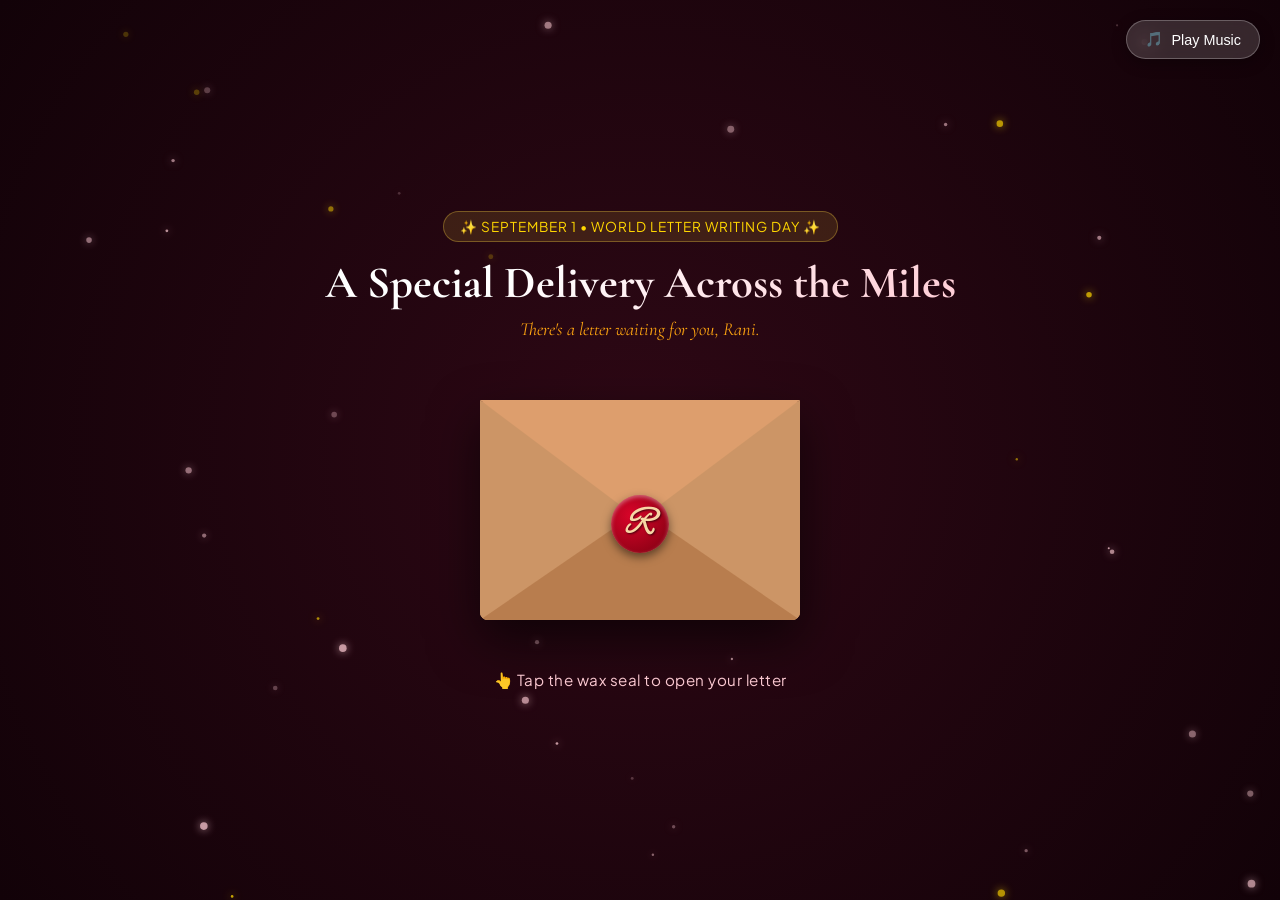
==== index.html @ 4d7195a9 "A Love Letter for Rani on Letter Writing Day" ====
<!DOCTYPE html>
<html lang="en">
<head>
  <meta charset="UTF-8">
  <meta name="viewport" content="width=device-width, initial-scale=1.0">
  <title>A Letter for Rani 💌 | Happy Letter Day</title>
  <link rel="preconnect" href="https://fonts.googleapis.com">
  <link rel="preconnect" href="https://fonts.gstatic.com" crossorigin>
  <link href="https://fonts.googleapis.com/css2?family=Alex+Brush&family=Cormorant+Garamond:ital,wght@0,400;0,600;0,700;1,400;1,600&family=Plus+Jakarta+Sans:wght@300;400;500;600&family=Sacramento&display=swap" rel="stylesheet">
  <link rel="stylesheet" href="style.css">
</head>
<body>
  <!-- Canvas for floating romantic ambient particles -->
  <canvas id="ambient-canvas"></canvas>

  <!-- Sound Toggle Control -->
  <div class="music-controller">
    <button id="music-btn" title="Toggle Romantic Melodies">
      <span class="music-icon">🎵</span>
      <span class="music-label">Play Music</span>
    </button>
  </div>

  <div class="main-container">

    <!-- ================= INITIAL ENVELOPE SCREEN ================= -->
    <section id="envelope-section" class="screen-section active">
      <div class="floating-intro">
        <span class="tag-badge">✨ September 1 • World Letter Writing Day ✨</span>
        <h1 class="intro-title">A Special Delivery Across the Miles</h1>
        <p class="intro-sub">There's a letter waiting for you, Rani.</p>
      </div>

      <div class="envelope-wrapper" id="envelope-wrapper">
        <div class="envelope" id="envelope">
          <div class="envelope-back"></div>
          <div class="envelope-letter-preview">
            <p class="preview-text">Dearest Rani...</p>
          </div>
          <div class="envelope-front"></div>
          <div class="envelope-top" id="envelope-top"></div>
          <div class="wax-seal" id="wax-seal" title="Click to open letter">
            <span class="seal-letter">R</span>
            <div class="seal-sparkle"></div>
          </div>
        </div>
      </div>
      <p class="tap-hint">👆 Tap the wax seal to open your letter</p>
    </section>

    <!-- ================= OPENED LETTER CONTENT SECTION ================= -->
    <section id="letter-section" class="screen-section hidden">
      <div class="letter-page-wrapper">
        
        <!-- Header Ribbon -->
        <div class="distance-ribbon">
          <div class="location-dot">
            <span class="dot-pulse"></span>
            <span>Rahad</span>
          </div>
          <div class="connection-line">
            <span class="plane-icon">✈️</span>
            <span class="heart-pulse">❤️</span>
          </div>
          <div class="location-dot">
            <span class="dot-pulse"></span>
            <span>Rani</span>
          </div>
        </div>

        <!-- The Vintage Paper Letter -->
        <article class="parchment-letter">
          <div class="letter-stamp">
            <div class="stamp-inner">
              <span>SPECIAL DELIVERY</span>
              <strong>LETTER DAY</strong>
              <small>SEPT 1</small>
            </div>
          </div>

          <div class="letter-header">
            <h2 class="salutation">Dearest Rani,</h2>
            <div class="letter-date">World Letter Writing Day</div>
          </div>

          <div class="letter-body">
            <p class="letter-p">
              Today is <strong>Letter Writing Day</strong>, and when I thought about who deserves every single word of my heart, you were the only one on my mind.
            </p>
            
            <p class="letter-p">
              They say distance tests love, but with you, it has only shown me how limitless love can be. Even with all the miles, time zones, and screens between us, you feel closer to me than anything else in this world. You are in the quiet moments of my morning, in every melody I hear throughout the day, and in my last thought before I fall asleep.
            </p>

            <blockquote class="letter-quote">
              "Distance is just a test to see how far love can travel."
            </blockquote>

            <p class="letter-p">
              I miss your smile, the sound of your real laughter, and the simple warmth of your presence. But knowing that you are out there—loving me, supporting me, and sharing your heart with me—makes every single mile worth enduring.
            </p>

            <p class="letter-p">
              This distance is only temporary, but what we have is forever. I count down the days until I don’t have to write these feelings down on paper or send them across a phone screen, but can finally whisper them to you in person.
            </p>

            <p class="letter-p">
              Thank you for being my anchor, my favorite thought, and my queen. No matter how far apart we are today, my heart is right there beside you.
            </p>
          </div>

          <div class="letter-footer">
            <p class="sign-off-title">Happy Letter Day, my love.</p>
            <p class="sign-off-note">Forever and always yours across every mile,</p>
            <div class="signature">Your Love, Rahad ❤️</div>
          </div>
        </article>

        <!-- Interactive Hug / Heart Burst Action -->
        <div class="interactive-actions">
          <button id="send-hug-btn" class="action-pill-btn primary">
            <span class="btn-icon">💖</span> Send a Virtual Hug & Kiss
          </button>
          <button id="toggle-reasons-btn" class="action-pill-btn secondary">
            <span class="btn-icon">💌</span> "Open When..." Secret Notes
          </button>
        </div>

        <!-- ================= SECRET "OPEN WHEN" NOTES ================= -->
        <div id="secret-notes-container" class="secret-notes-container">
          <h3 class="section-heading">Open Whenever You Need Me 🕊️</h3>
          <div class="notes-grid">
            
            <div class="note-card" data-note="1">
              <div class="card-inner">
                <div class="card-front">
                  <span class="card-icon">🥺</span>
                  <h4>Open when you miss me</h4>
                  <span class="tap-card-prompt">Tap to unfold</span>
                </div>
                <div class="card-back">
                  <p>Close your eyes, take a deep breath, and place your hand on your heart. Hear that beat? That’s where I live. I’m missing you just as much right now, Rani.</p>
                </div>
              </div>
            </div>

            <div class="note-card" data-note="2">
              <div class="card-inner">
                <div class="card-front">
                  <span class="card-icon">🌙</span>
                  <h4>Open when you can't sleep</h4>
                  <span class="tap-card-prompt">Tap to unfold</span>
                </div>
                <div class="card-back">
                  <p>Look up at the moon tonight. It's the exact same moon shining down over me. We are looking at the same sky together.</p>
                </div>
              </div>
            </div>

            <div class="note-card" data-note="3">
              <div class="card-inner">
                <div class="card-front">
                  <span class="card-icon">🌧️</span>
                  <h4>Open on a difficult day</h4>
                  <span class="tap-card-prompt">Tap to unfold</span>
                </div>
                <div class="card-back">
                  <p>You are stronger and more capable than you know, but you don't have to carry the world alone. I'm always cheering for you, even from afar.</p>
                </div>
              </div>
            </div>

            <div class="note-card" data-note="4">
              <div class="card-inner">
                <div class="card-front">
                  <span class="card-icon">✨</span>
                  <h4>Open when you need a smile</h4>
                  <span class="tap-card-prompt">Tap to unfold</span>
                </div>
                <div class="card-back">
                  <p>Fun fact: Just thinking about your smile instantly makes my entire day 1000x brighter. You are my sunshine!</p>
                </div>
              </div>
            </div>

          </div>
        </div>

        <!-- ================= REUNION COUNTDOWN / PROMISE ================= -->
        <div class="promise-card">
          <div class="promise-icon">💍</div>
          <h3>Our Long-Distance Promise</h3>
          <p>Distance means so little when someone means so much. Miles cannot diminish what we share.</p>
          <div class="love-counter">
            <span class="counter-badge">Distance: Many Miles</span>
            <span class="divider">•</span>
            <span class="counter-badge highlight">Heart Distance: 0.00 cm</span>
          </div>
        </div>

        <!-- Footer -->
        <footer class="site-footer">
          <p>Handcrafted with endless love by Rahad for Rani on Letter Writing Day 💌</p>
        </footer>

      </div>
    </section>

  </div>

  <!-- Floating Heart Bursts Container -->
  <div id="heart-burst-zone"></div>

  <script src="script.js"></script>
</body>
</html>
---- style.css ----
/* ==========================================================================
   ROMANTIC LOVE LETTER STYLING FOR RANI
   ========================================================================== */

:root {
  --primary-rose: #e63946;
  --deep-wine: #2b0914;
  --bg-gradient: radial-gradient(circle at center, #2e0815 0%, #120208 100%);
  --parchment-bg: #fcf9f2;
  --parchment-border: #eedcc6;
  --text-dark: #2d1810;
  --text-muted: #6e5449;
  --gold-accent: #d4af37;
  --gold-glow: rgba(212, 175, 55, 0.4);
  --wax-red: #9e1b26;
  --wax-dark: #6e0d16;
  --shadow-soft: 0 10px 30px rgba(0, 0, 0, 0.35);
  --shadow-deep: 0 20px 50px rgba(0, 0, 0, 0.6);
  --card-bg: rgba(255, 255, 255, 0.07);
}

* {
  margin: 0;
  padding: 0;
  box-sizing: border-box;
}

body {
  font-family: 'Plus Jakarta Sans', sans-serif;
  background: var(--bg-gradient);
  color: #fff;
  min-height: 100vh;
  overflow-x: hidden;
  position: relative;
}

/* Ambient Particles Canvas */
#ambient-canvas {
  position: fixed;
  top: 0;
  left: 0;
  width: 100vw;
  height: 100vh;
  pointer-events: none;
  z-index: 1;
}

/* Top Music Controller */
.music-controller {
  position: fixed;
  top: 20px;
  right: 20px;
  z-index: 100;
}

#music-btn {
  background: rgba(255, 255, 255, 0.15);
  backdrop-filter: blur(10px);
  border: 1px solid rgba(255, 255, 255, 0.25);
  color: #fff;
  padding: 10px 18px;
  border-radius: 30px;
  cursor: pointer;
  display: flex;
  align-items: center;
  gap: 8px;
  font-size: 0.9rem;
  font-weight: 500;
  transition: all 0.3s cubic-bezier(0.175, 0.885, 0.32, 1.275);
  box-shadow: 0 4px 15px rgba(0, 0, 0, 0.3);
}

#music-btn:hover {
  background: rgba(230, 57, 70, 0.4);
  transform: translateY(-2px);
  box-shadow: 0 6px 20px rgba(230, 57, 70, 0.4);
}

#music-btn.playing {
  background: rgba(230, 57, 70, 0.8);
  box-shadow: 0 0 20px rgba(230, 57, 70, 0.6);
  animation: pulseButton 2s infinite;
}

@keyframes pulseButton {
  0%, 100% { transform: scale(1); }
  50% { transform: scale(1.04); }
}

/* Main Content Container */
.main-container {
  position: relative;
  z-index: 10;
  min-height: 100vh;
  display: flex;
  justify-content: center;
  align-items: center;
  padding: 40px 20px;
}

.screen-section {
  width: 100%;
  max-width: 780px;
  transition: opacity 0.8s ease, transform 0.8s ease;
}

.screen-section.hidden {
  display: none;
  opacity: 0;
  transform: translateY(30px);
}

.screen-section.active {
  display: flex;
  flex-direction: column;
  align-items: center;
  opacity: 1;
  transform: translateY(0);
}

/* ==========================================================================
   ENVELOPE SCREEN
   ========================================================================== */

.floating-intro {
  text-align: center;
  margin-bottom: 40px;
  animation: fadeInDown 1.2s ease;
}

.tag-badge {
  display: inline-block;
  background: rgba(212, 175, 55, 0.15);
  border: 1px solid rgba(212, 175, 55, 0.4);
  color: #ffd700;
  font-size: 0.85rem;
  padding: 6px 16px;
  border-radius: 20px;
  letter-spacing: 1px;
  text-transform: uppercase;
  margin-bottom: 14px;
}

.intro-title {
  font-family: 'Cormorant Garamond', serif;
  font-size: 2.8rem;
  font-weight: 700;
  background: linear-gradient(135deg, #ffffff 30%, #ffccd5 100%);
  -webkit-background-clip: text;
  -webkit-text-fill-color: transparent;
  margin-bottom: 8px;
}

.intro-sub {
  color: #fca311;
  font-size: 1.15rem;
  font-style: italic;
  font-family: 'Cormorant Garamond', serif;
}

/* Envelope Container */
.envelope-wrapper {
  perspective: 1000px;
  margin: 20px 0;
  cursor: pointer;
}

.envelope {
  position: relative;
  width: 320px;
  height: 220px;
  background: #d4a373;
  border-radius: 8px;
  box-shadow: var(--shadow-deep);
  transition: transform 0.4s ease;
}

.envelope:hover {
  transform: translateY(-8px) scale(1.02);
}

.envelope-back {
  position: absolute;
  top: 0;
  left: 0;
  width: 100%;
  height: 100%;
  background: #bc8a5f;
  border-radius: 8px;
  z-index: 1;
}

.envelope-letter-preview {
  position: absolute;
  top: 8px;
  left: 15px;
  width: 290px;
  height: 180px;
  background: #fffdfa;
  border-radius: 4px;
  z-index: 2;
  box-shadow: 0 2px 8px rgba(0,0,0,0.15);
  display: flex;
  justify-content: center;
  align-items: center;
  transition: transform 0.8s ease;
}

.preview-text {
  font-family: 'Sacramento', cursive;
  font-size: 1.8rem;
  color: #8b0000;
}

.envelope-front {
  position: absolute;
  bottom: 0;
  left: 0;
  width: 0;
  height: 0;
  border-left: 160px solid #cc9566;
  border-right: 160px solid #cc9566;
  border-bottom: 110px solid #b87d4e;
  border-top: 110px solid transparent;
  border-radius: 0 0 8px 8px;
  z-index: 3;
}

.envelope-top {
  position: absolute;
  top: 0;
  left: 0;
  width: 0;
  height: 0;
  border-left: 160px solid transparent;
  border-right: 160px solid transparent;
  border-top: 120px solid #dd9e6d;
  transform-origin: top;
  transition: transform 0.6s 0.2s ease;
  z-index: 4;
}

/* Wax Seal */
.wax-seal {
  position: absolute;
  top: 95px;
  left: 50%;
  transform: translateX(-50%);
  width: 58px;
  height: 58px;
  background: radial-gradient(circle at 35% 35%, #d90429, #7a0010);
  border-radius: 50%;
  box-shadow: 0 4px 10px rgba(0,0,0,0.5), inset 0 2px 4px rgba(255,255,255,0.4);
  z-index: 10;
  display: flex;
  justify-content: center;
  align-items: center;
  cursor: pointer;
  transition: transform 0.3s cubic-bezier(0.175, 0.885, 0.32, 1.275);
}

.wax-seal:hover {
  transform: translateX(-50%) scale(1.15);
  box-shadow: 0 0 20px rgba(230, 57, 70, 0.8);
}

.seal-letter {
  font-family: 'Alex Brush', cursive;
  font-size: 2.2rem;
  font-weight: bold;
  color: #f7d6a5;
  text-shadow: 1px 1px 2px rgba(0, 0, 0, 0.6);
  user-select: none;
}

.envelope.open .envelope-top {
  transform: rotateX(180deg);
  z-index: 1;
}

.envelope.open .wax-seal {
  transform: translateX(-50%) scale(0);
  opacity: 0;
}

.envelope.open .envelope-letter-preview {
  transform: translateY(-100px);
}

.tap-hint {
  margin-top: 30px;
  font-size: 0.95rem;
  color: #ffccd5;
  letter-spacing: 0.5px;
  animation: pulseHint 2s infinite ease-in-out;
}

@keyframes pulseHint {
  0%, 100% { opacity: 0.6; transform: translateY(0); }
  50% { opacity: 1; transform: translateY(-4px); }
}

/* ==========================================================================
   PARCHMENT LETTER SECTION
   ========================================================================== */

.letter-page-wrapper {
  width: 100%;
  display: flex;
  flex-direction: column;
  gap: 35px;
}

/* Distance Ribbon Bar */
.distance-ribbon {
  background: rgba(255, 255, 255, 0.06);
  backdrop-filter: blur(12px);
  border: 1px solid rgba(255, 255, 255, 0.12);
  border-radius: 50px;
  padding: 12px 25px;
  display: flex;
  align-items: center;
  justify-content: space-between;
  box-shadow: var(--shadow-soft);
}

.location-dot {
  display: flex;
  align-items: center;
  gap: 8px;
  font-weight: 500;
  font-size: 0.9rem;
  color: #ffcad4;
}

.dot-pulse {
  width: 10px;
  height: 10px;
  background: #e63946;
  border-radius: 50%;
  box-shadow: 0 0 10px #e63946;
  animation: radarPulse 1.5s infinite;
}

@keyframes radarPulse {
  0% { transform: scale(0.9); opacity: 0.8; }
  50% { transform: scale(1.4); opacity: 1; }
  100% { transform: scale(0.9); opacity: 0.8; }
}

.connection-line {
  flex-grow: 1;
  margin: 0 20px;
  border-bottom: 2px dashed rgba(255, 255, 255, 0.3);
  position: relative;
  display: flex;
  justify-content: center;
  align-items: center;
}

.heart-pulse {
  position: absolute;
  top: -12px;
  font-size: 1.1rem;
  animation: travelHeart 3s infinite ease-in-out alternate;
}

@keyframes travelHeart {
  0% { transform: translateX(-80px); }
  100% { transform: translateX(80px); }
}

/* Parchment Letter Paper */
.parchment-letter {
  background: var(--parchment-bg);
  color: var(--text-dark);
  padding: 55px 50px;
  border-radius: 12px;
  position: relative;
  box-shadow: var(--shadow-deep), 0 0 40px rgba(212, 175, 55, 0.2);
  border: 1px solid var(--parchment-border);
  background-image: radial-gradient(#ece1cf 1px, transparent 1px);
  background-size: 20px 20px;
}

.parchment-letter::before {
  content: '';
  position: absolute;
  top: 12px;
  bottom: 12px;
  left: 12px;
  right: 12px;
  border: 1px solid rgba(139, 94, 60, 0.15);
  border-radius: 8px;
  pointer-events: none;
}

/* Stamp in top right */
.letter-stamp {
  position: absolute;
  top: 30px;
  right: 35px;
  width: 80px;
  height: 90px;
  border: 2px dashed #b08968;
  padding: 4px;
  transform: rotate(6deg);
  opacity: 0.85;
}

.stamp-inner {
  width: 100%;
  height: 100%;
  background: rgba(176, 137, 104, 0.12);
  display: flex;
  flex-direction: column;
  align-items: center;
  justify-content: center;
  font-size: 0.6rem;
  text-align: center;
  color: #7f4f24;
  line-height: 1.2;
}

.stamp-inner strong {
  font-size: 0.75rem;
  margin: 2px 0;
  color: #9e1b26;
}

.letter-header {
  margin-bottom: 30px;
}

.salutation {
  font-family: 'Alex Brush', cursive;
  font-size: 3.5rem;
  color: #8b1e28;
  font-weight: normal;
  line-height: 1;
}

.letter-date {
  font-family: 'Cormorant Garamond', serif;
  font-size: 1rem;
  font-style: italic;
  color: var(--text-muted);
  margin-top: 5px;
}

.letter-body {
  font-family: 'Cormorant Garamond', serif;
  font-size: 1.35rem;
  line-height: 1.85;
  color: #2b170e;
}

.letter-p {
  margin-bottom: 22px;
  text-align: justify;
}

.letter-quote {
  margin: 30px 0;
  padding: 16px 24px;
  border-left: 3px solid #8b1e28;
  background: rgba(139, 30, 40, 0.04);
  font-style: italic;
  font-size: 1.4rem;
  color: #8b1e28;
  border-radius: 0 8px 8px 0;
}

.letter-footer {
  margin-top: 40px;
  padding-top: 25px;
  border-top: 1px dashed rgba(139, 94, 60, 0.3);
}

.sign-off-title {
  font-weight: 700;
  font-size: 1.2rem;
  color: #8b1e28;
}

.sign-off-note {
  font-size: 1.15rem;
  font-style: italic;
  margin-top: 4px;
  color: var(--text-muted);
}

.signature {
  font-family: 'Sacramento', cursive;
  font-size: 2.8rem;
  color: #8b1e28;
  margin-top: 10px;
}

/* Interactive Action Buttons */
.interactive-actions {
  display: flex;
  gap: 16px;
  justify-content: center;
  flex-wrap: wrap;
}

.action-pill-btn {
  padding: 14px 28px;
  border-radius: 50px;
  font-size: 1rem;
  font-weight: 600;
  cursor: pointer;
  display: inline-flex;
  align-items: center;
  gap: 10px;
  transition: all 0.3s ease;
  border: none;
  box-shadow: var(--shadow-soft);
}

.action-pill-btn.primary {
  background: linear-gradient(135deg, #e63946 0%, #c1121f 100%);
  color: #fff;
}

.action-pill-btn.primary:hover {
  transform: translateY(-3px) scale(1.03);
  box-shadow: 0 8px 25px rgba(230, 57, 70, 0.5);
}

.action-pill-btn.secondary {
  background: rgba(255, 255, 255, 0.12);
  color: #fff;
  border: 1px solid rgba(255, 255, 255, 0.25);
  backdrop-filter: blur(10px);
}

.action-pill-btn.secondary:hover {
  background: rgba(255, 255, 255, 0.2);
  transform: translateY(-3px);
}

/* ==========================================================================
   SECRET "OPEN WHEN" NOTES GRID
   ========================================================================== */

.secret-notes-container {
  margin-top: 15px;
  text-align: center;
}

.section-heading {
  font-family: 'Cormorant Garamond', serif;
  font-size: 2rem;
  margin-bottom: 25px;
  color: #ffccd5;
}

.notes-grid {
  display: grid;
  grid-template-columns: repeat(auto-fit, minmax(240px, 1fr));
  gap: 20px;
}

.note-card {
  height: 180px;
  perspective: 1000px;
  cursor: pointer;
}

.card-inner {
  position: relative;
  width: 100%;
  height: 100%;
  text-align: center;
  transition: transform 0.6s cubic-bezier(0.4, 0.2, 0.2, 1);
  transform-style: preserve-3d;
  border-radius: 14px;
}

.note-card.flipped .card-inner {
  transform: rotateY(180deg);
}

.card-front, .card-back {
  position: absolute;
  width: 100%;
  height: 100%;
  backface-visibility: hidden;
  border-radius: 14px;
  padding: 24px 20px;
  display: flex;
  flex-direction: column;
  justify-content: center;
  align-items: center;
}

.card-front {
  background: rgba(255, 255, 255, 0.08);
  backdrop-filter: blur(10px);
  border: 1px solid rgba(255, 255, 255, 0.18);
  box-shadow: var(--shadow-soft);
  color: #fff;
  transition: background 0.3s;
}

.note-card:hover .card-front {
  background: rgba(255, 255, 255, 0.13);
  border-color: rgba(230, 57, 70, 0.4);
}

.card-icon {
  font-size: 2.2rem;
  margin-bottom: 10px;
}

.card-front h4 {
  font-size: 1.05rem;
  font-weight: 600;
  margin-bottom: 8px;
}

.tap-card-prompt {
  font-size: 0.8rem;
  color: #fca311;
  text-transform: uppercase;
  letter-spacing: 0.8px;
}

.card-back {
  background: #fdfaf6;
  color: #2b170e;
  transform: rotateY(180deg);
  border: 1px solid #eedcc6;
  box-shadow: var(--shadow-soft);
}

.card-back p {
  font-family: 'Cormorant Garamond', serif;
  font-size: 1.15rem;
  line-height: 1.5;
  font-weight: 600;
}

/* ==========================================================================
   PROMISE CARD & FOOTER
   ========================================================================== */

.promise-card {
  background: rgba(255, 255, 255, 0.06);
  backdrop-filter: blur(12px);
  border: 1px solid rgba(255, 255, 255, 0.12);
  border-radius: 16px;
  padding: 35px 30px;
  text-align: center;
  box-shadow: var(--shadow-soft);
}

.promise-icon {
  font-size: 2.4rem;
  margin-bottom: 12px;
}

.promise-card h3 {
  font-family: 'Cormorant Garamond', serif;
  font-size: 1.9rem;
  color: #ffd700;
  margin-bottom: 10px;
}

.promise-card p {
  color: #f0e6e8;
  font-size: 1.05rem;
  margin-bottom: 20px;
}

.love-counter {
  display: inline-flex;
  align-items: center;
  gap: 12px;
  background: rgba(0, 0, 0, 0.3);
  padding: 10px 22px;
  border-radius: 30px;
  border: 1px solid rgba(255, 255, 255, 0.1);
  font-size: 0.95rem;
}

.counter-badge.highlight {
  color: #ff758f;
  font-weight: 700;
}

.divider {
  color: rgba(255, 255, 255, 0.3);
}

.site-footer {
  text-align: center;
  padding: 20px 0;
  color: rgba(255, 255, 255, 0.5);
  font-size: 0.9rem;
}

/* ==========================================================================
   BURSTING HEARTS ANIMATIONS
   ========================================================================== */

#heart-burst-zone {
  position: fixed;
  top: 0;
  left: 0;
  width: 100vw;
  height: 100vh;
  pointer-events: none;
  z-index: 999;
}

.floating-heart-burst {
  position: absolute;
  pointer-events: none;
  animation: floatUpBurst 2.5s ease-out forwards;
}

@keyframes floatUpBurst {
  0% {
    opacity: 1;
    transform: translateY(0) scale(0.5) rotate(0deg);
  }
  50% {
    opacity: 0.9;
  }
  100% {
    opacity: 0;
    transform: translateY(-280px) scale(1.6) rotate(35deg);
  }
}

/* ==========================================================================
   RESPONSIVE ADJUSTMENTS (MOBILE-FRIENDLY)
   ========================================================================== */

@media (max-width: 600px) {
  .intro-title {
    font-size: 2.1rem;
  }

  .envelope {
    width: 280px;
    height: 190px;
  }

  .envelope-letter-preview {
    width: 250px;
    height: 155px;
  }

  .envelope-front {
    border-left: 140px solid #cc9566;
    border-right: 140px solid #cc9566;
    border-bottom: 95px solid #b87d4e;
    border-top: 95px solid transparent;
  }

  .envelope-top {
    border-left: 140px solid transparent;
    border-right: 140px solid transparent;
    border-top: 105px solid #dd9e6d;
  }

  .parchment-letter {
    padding: 35px 22px;
  }

  .salutation {
    font-size: 2.8rem;
  }

  .letter-body {
    font-size: 1.18rem;
    line-height: 1.7;
  }

  .letter-stamp {
    width: 65px;
    height: 75px;
    top: 20px;
    right: 15px;
  }

  .action-pill-btn {
    width: 100%;
    justify-content: center;
  }
}
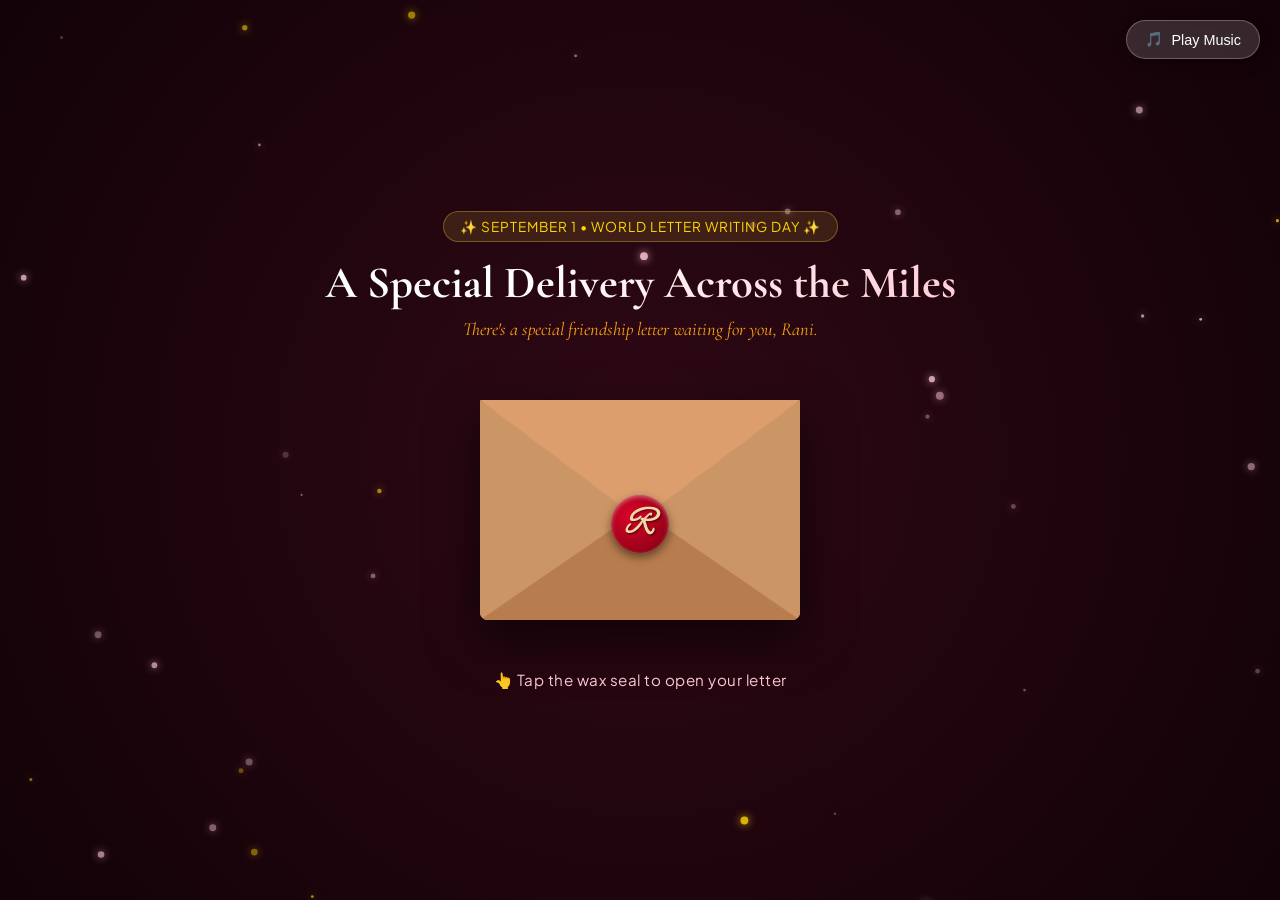
==== commit ec88cf61: "Change to long-distance friendship letter for Rani" ====
--- a/index.html
+++ b/index.html
@@ -10,12 +10,12 @@
   <link rel="stylesheet" href="style.css">
 </head>
 <body>
-  <!-- Canvas for floating romantic ambient particles -->
+  <!-- Canvas for floating ambient particles -->
   <canvas id="ambient-canvas"></canvas>
 
   <!-- Sound Toggle Control -->
   <div class="music-controller">
-    <button id="music-btn" title="Toggle Romantic Melodies">
+    <button id="music-btn" title="Toggle Melodies">
       <span class="music-icon">🎵</span>
       <span class="music-label">Play Music</span>
     </button>
@@ -28,7 +28,7 @@
       <div class="floating-intro">
         <span class="tag-badge">✨ September 1 • World Letter Writing Day ✨</span>
         <h1 class="intro-title">A Special Delivery Across the Miles</h1>
-        <p class="intro-sub">There's a letter waiting for you, Rani.</p>
+        <p class="intro-sub">There's a special friendship letter waiting for you, Rani.</p>
       </div>
 
       <div class="envelope-wrapper" id="envelope-wrapper">
@@ -60,7 +60,7 @@
           </div>
           <div class="connection-line">
             <span class="plane-icon">✈️</span>
-            <span class="heart-pulse">❤️</span>
+            <span class="heart-pulse">💫</span>
           </div>
           <div class="location-dot">
             <span class="dot-pulse"></span>
@@ -73,7 +73,7 @@
           <div class="letter-stamp">
             <div class="stamp-inner">
               <span>SPECIAL DELIVERY</span>
-              <strong>LETTER DAY</strong>
+              <strong>FRIENDSHIP</strong>
               <small>SEPT 1</small>
             </div>
           </div>
@@ -85,41 +85,41 @@
 
           <div class="letter-body">
             <p class="letter-p">
-              Today is <strong>Letter Writing Day</strong>, and when I thought about who deserves every single word of my heart, you were the only one on my mind.
+              Today is <strong>Letter Writing Day</strong>, and when I thought about who deserves a heartfelt note from the bottom of my heart, you were the first person on my mind.
             </p>
             
             <p class="letter-p">
-              They say distance tests love, but with you, it has only shown me how limitless love can be. Even with all the miles, time zones, and screens between us, you feel closer to me than anything else in this world. You are in the quiet moments of my morning, in every melody I hear throughout the day, and in my last thought before I fall asleep.
+              They say true friendship knows no distance, and with you, that couldn't be truer. Even across all the miles, busy routines, and screens between us, having you in my life is something I truly appreciate. You have a wonderful way of making conversations effortless, bringing positive energy, and always making me smile no matter how far apart we are.
             </p>
 
             <blockquote class="letter-quote">
-              "Distance is just a test to see how far love can travel."
+              "True friends are never apart, maybe in distance but never in heart."
             </blockquote>
 
             <p class="letter-p">
-              I miss your smile, the sound of your real laughter, and the simple warmth of your presence. But knowing that you are out there—loving me, supporting me, and sharing your heart with me—makes every single mile worth enduring.
-            </p>
-
-            <p class="letter-p">
-              This distance is only temporary, but what we have is forever. I count down the days until I don’t have to write these feelings down on paper or send them across a phone screen, but can finally whisper them to you in person.
-            </p>
-
-            <p class="letter-p">
-              Thank you for being my anchor, my favorite thought, and my queen. No matter how far apart we are today, my heart is right there beside you.
+              I miss our chats, the inside jokes, and your genuine laughter. But knowing that I have an amazing, caring, and loyal friend like you out there makes every distance feel small. Thank you for always listening, for being someone I can truly count on, and for being such a wonderful presence in my life.
+            </p>
+
+            <p class="letter-p">
+              Distance can never change the strength of a true bond. I will always be right here cheering for your happiness, celebrating your wins, and standing by you as a true friend.
+            </p>
+
+            <p class="letter-p">
+              Thank you for being you, Rani. I look forward to the next time we get to catch up in person!
             </p>
           </div>
 
           <div class="letter-footer">
-            <p class="sign-off-title">Happy Letter Day, my love.</p>
-            <p class="sign-off-note">Forever and always yours across every mile,</p>
-            <div class="signature">Your Love, Rahad ❤️</div>
+            <p class="sign-off-title">Happy Letter Day, Rani!</p>
+            <p class="sign-off-note">Always your loyal friend across every mile,</p>
+            <div class="signature">Your Best Friend, Rahad ✨</div>
           </div>
         </article>
 
-        <!-- Interactive Hug / Heart Burst Action -->
+        <!-- Interactive Hug / Sparkle Action -->
         <div class="interactive-actions">
           <button id="send-hug-btn" class="action-pill-btn primary">
-            <span class="btn-icon">💖</span> Send a Virtual Hug & Kiss
+            <span class="btn-icon">🤗</span> Send a Virtual Hug & High-Five
           </button>
           <button id="toggle-reasons-btn" class="action-pill-btn secondary">
             <span class="btn-icon">💌</span> "Open When..." Secret Notes
@@ -128,18 +128,18 @@
 
         <!-- ================= SECRET "OPEN WHEN" NOTES ================= -->
         <div id="secret-notes-container" class="secret-notes-container">
-          <h3 class="section-heading">Open Whenever You Need Me 🕊️</h3>
+          <h3 class="section-heading">Open Whenever You Need a Friend 🕊️</h3>
           <div class="notes-grid">
             
             <div class="note-card" data-note="1">
               <div class="card-inner">
                 <div class="card-front">
-                  <span class="card-icon">🥺</span>
-                  <h4>Open when you miss me</h4>
-                  <span class="tap-card-prompt">Tap to unfold</span>
-                </div>
-                <div class="card-back">
-                  <p>Close your eyes, take a deep breath, and place your hand on your heart. Hear that beat? That’s where I live. I’m missing you just as much right now, Rani.</p>
+                  <span class="card-icon">💬</span>
+                  <h4>Open when you miss our chats</h4>
+                  <span class="tap-card-prompt">Tap to unfold</span>
+                </div>
+                <div class="card-back">
+                  <p>Remember all our fun conversations and laughs! Never hesitate to ping me—I'm always just one text or call away, Rani.</p>
                 </div>
               </div>
             </div>
@@ -147,12 +147,12 @@
             <div class="note-card" data-note="2">
               <div class="card-inner">
                 <div class="card-front">
-                  <span class="card-icon">🌙</span>
-                  <h4>Open when you can't sleep</h4>
-                  <span class="tap-card-prompt">Tap to unfold</span>
-                </div>
-                <div class="card-back">
-                  <p>Look up at the moon tonight. It's the exact same moon shining down over me. We are looking at the same sky together.</p>
+                  <span class="card-icon">🌟</span>
+                  <h4>Open when you need motivation</h4>
+                  <span class="tap-card-prompt">Tap to unfold</span>
+                </div>
+                <div class="card-back">
+                  <p>You have so much potential and strength inside you. Never doubt yourself for a second—I believe in you and know you'll achieve great things!</p>
                 </div>
               </div>
             </div>
@@ -165,7 +165,7 @@
                   <span class="tap-card-prompt">Tap to unfold</span>
                 </div>
                 <div class="card-back">
-                  <p>You are stronger and more capable than you know, but you don't have to carry the world alone. I'm always cheering for you, even from afar.</p>
+                  <p>Take a deep breath. Tough days don't last, but true friends do. Whenever you need someone to vent to or listen, I've got your back.</p>
                 </div>
               </div>
             </div>
@@ -178,29 +178,29 @@
                   <span class="tap-card-prompt">Tap to unfold</span>
                 </div>
                 <div class="card-back">
-                  <p>Fun fact: Just thinking about your smile instantly makes my entire day 1000x brighter. You are my sunshine!</p>
-                </div>
-              </div>
-            </div>
-
-          </div>
-        </div>
-
-        <!-- ================= REUNION COUNTDOWN / PROMISE ================= -->
+                  <p>Reminder: Having an awesome friend like you makes the world 1000x brighter! Keep that wonderful smile on your face today!</p>
+                </div>
+              </div>
+            </div>
+
+          </div>
+        </div>
+
+        <!-- ================= FRIENDSHIP PROMISE ================= -->
         <div class="promise-card">
-          <div class="promise-icon">💍</div>
-          <h3>Our Long-Distance Promise</h3>
-          <p>Distance means so little when someone means so much. Miles cannot diminish what we share.</p>
+          <div class="promise-icon">🤝</div>
+          <h3>Our Long-Distance Friendship Promise</h3>
+          <p>Distance means so little when a friend means so much. Miles will never weaken our bond.</p>
           <div class="love-counter">
             <span class="counter-badge">Distance: Many Miles</span>
             <span class="divider">•</span>
-            <span class="counter-badge highlight">Heart Distance: 0.00 cm</span>
+            <span class="counter-badge highlight">Friendship: 100% Unbreakable</span>
           </div>
         </div>
 
         <!-- Footer -->
         <footer class="site-footer">
-          <p>Handcrafted with endless love by Rahad for Rani on Letter Writing Day 💌</p>
+          <p>Handcrafted with true friendship by Rahad for Rani on Letter Writing Day 💌</p>
         </footer>
 
       </div>
@@ -208,7 +208,7 @@
 
   </div>
 
-  <!-- Floating Heart Bursts Container -->
+  <!-- Floating Heart/Sparkle Bursts Container -->
   <div id="heart-burst-zone"></div>
 
   <script src="script.js"></script>
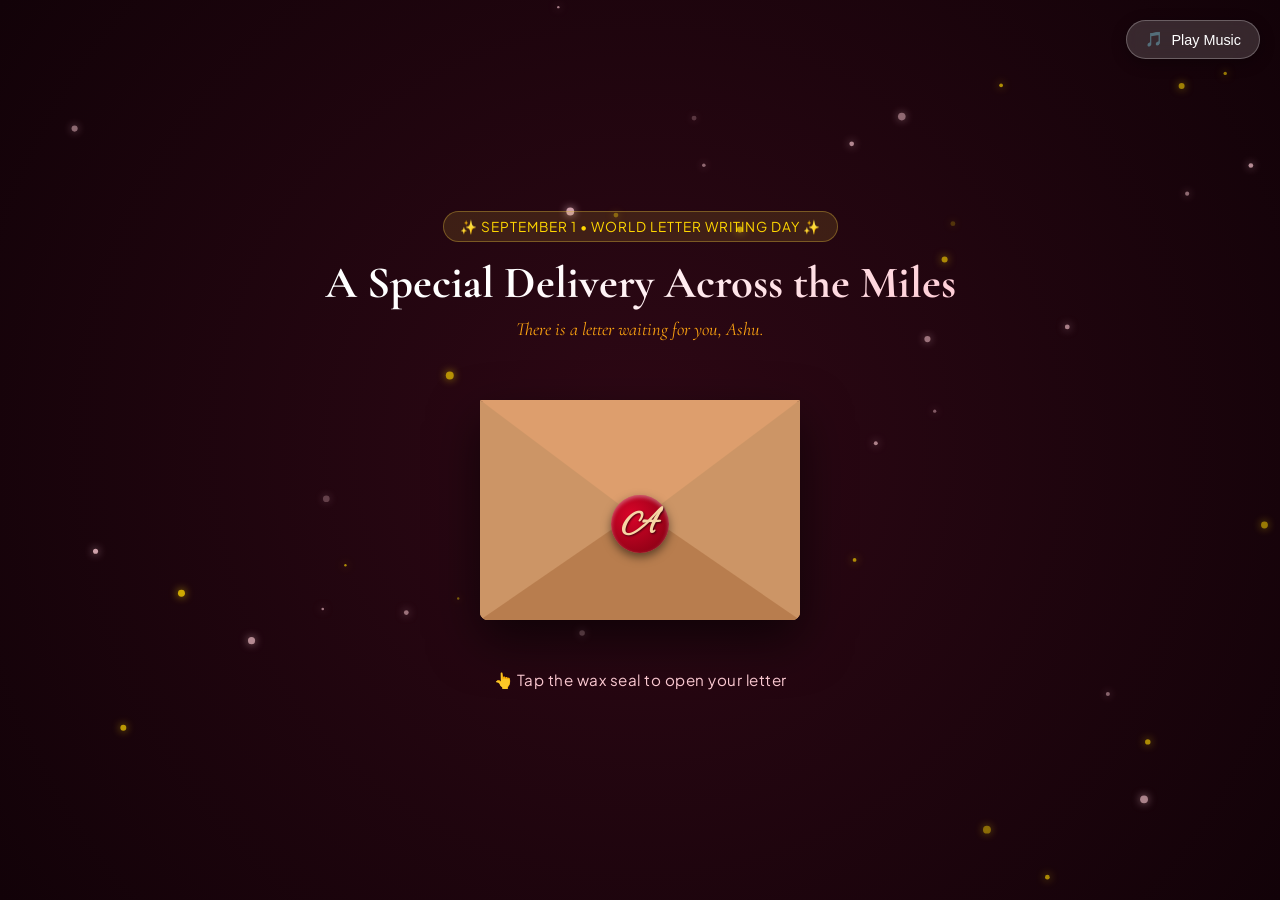
==== commit 41d184d0: "Update letter for Ashu with casual and formal friendship tone" ====
--- a/index.html
+++ b/index.html
@@ -3,7 +3,7 @@
 <head>
   <meta charset="UTF-8">
   <meta name="viewport" content="width=device-width, initial-scale=1.0">
-  <title>A Letter for Rani 💌 | Happy Letter Day</title>
+  <title>A Letter for Ashu ✉️ | World Letter Writing Day</title>
   <link rel="preconnect" href="https://fonts.googleapis.com">
   <link rel="preconnect" href="https://fonts.gstatic.com" crossorigin>
   <link href="https://fonts.googleapis.com/css2?family=Alex+Brush&family=Cormorant+Garamond:ital,wght@0,400;0,600;0,700;1,400;1,600&family=Plus+Jakarta+Sans:wght@300;400;500;600&family=Sacramento&display=swap" rel="stylesheet">
@@ -28,19 +28,19 @@
       <div class="floating-intro">
         <span class="tag-badge">✨ September 1 • World Letter Writing Day ✨</span>
         <h1 class="intro-title">A Special Delivery Across the Miles</h1>
-        <p class="intro-sub">There's a special friendship letter waiting for you, Rani.</p>
+        <p class="intro-sub">There is a letter waiting for you, Ashu.</p>
       </div>
 
       <div class="envelope-wrapper" id="envelope-wrapper">
         <div class="envelope" id="envelope">
           <div class="envelope-back"></div>
           <div class="envelope-letter-preview">
-            <p class="preview-text">Dearest Rani...</p>
+            <p class="preview-text">Dear Ashu...</p>
           </div>
           <div class="envelope-front"></div>
           <div class="envelope-top" id="envelope-top"></div>
           <div class="wax-seal" id="wax-seal" title="Click to open letter">
-            <span class="seal-letter">R</span>
+            <span class="seal-letter">A</span>
             <div class="seal-sparkle"></div>
           </div>
         </div>
@@ -60,11 +60,11 @@
           </div>
           <div class="connection-line">
             <span class="plane-icon">✈️</span>
-            <span class="heart-pulse">💫</span>
+            <span class="heart-pulse">✉️</span>
           </div>
           <div class="location-dot">
             <span class="dot-pulse"></span>
-            <span>Rani</span>
+            <span>Ashu</span>
           </div>
         </div>
 
@@ -79,128 +79,124 @@
           </div>
 
           <div class="letter-header">
-            <h2 class="salutation">Dearest Rani,</h2>
+            <h2 class="salutation">Dear Ashu,</h2>
             <div class="letter-date">World Letter Writing Day</div>
           </div>
 
           <div class="letter-body">
             <p class="letter-p">
-              Today is <strong>Letter Writing Day</strong>, and when I thought about who deserves a heartfelt note from the bottom of my heart, you were the first person on my mind.
+              Today is <strong>World Letter Writing Day</strong>, and it felt like the perfect occasion to send a short, thoughtful note across the miles.
             </p>
             
             <p class="letter-p">
-              They say true friendship knows no distance, and with you, that couldn't be truer. Even across all the miles, busy routines, and screens between us, having you in my life is something I truly appreciate. You have a wonderful way of making conversations effortless, bringing positive energy, and always making me smile no matter how far apart we are.
+              Even though distance and busy daily schedules keep us in different places, I genuinely value our connection and friendship. It is always great catching up with you, and I truly appreciate your positive outlook, good conversations, and reliable presence.
             </p>
 
             <blockquote class="letter-quote">
-              "True friends are never apart, maybe in distance but never in heart."
+              "Distance means very little when a friendship is built on mutual respect and good memories."
             </blockquote>
 
             <p class="letter-p">
-              I miss our chats, the inside jokes, and your genuine laughter. But knowing that I have an amazing, caring, and loyal friend like you out there makes every distance feel small. Thank you for always listening, for being someone I can truly count on, and for being such a wonderful presence in my life.
-            </p>
-
-            <p class="letter-p">
-              Distance can never change the strength of a true bond. I will always be right here cheering for your happiness, celebrating your wins, and standing by you as a true friend.
-            </p>
-
-            <p class="letter-p">
-              Thank you for being you, Rani. I look forward to the next time we get to catch up in person!
+              Life can move quickly with work and routine, but having dependable and sincere friends like you makes a meaningful difference. I hope everything is progressing well on your end with your projects, goals, and personal endeavors.
+            </p>
+
+            <p class="letter-p">
+              Thank you for being a great friend, Ashu. Whenever you need someone to bounce ideas off of or simply catch up, don't hesitate to reach out. Let's make sure to stay connected and catch up properly soon.
             </p>
           </div>
 
           <div class="letter-footer">
-            <p class="sign-off-title">Happy Letter Day, Rani!</p>
-            <p class="sign-off-note">Always your loyal friend across every mile,</p>
-            <div class="signature">Your Best Friend, Rahad ✨</div>
+            <p class="sign-off-title">Wishing you all the best,</p>
+            <p class="sign-off-note">Warm regards and respect,</p>
+            <div class="signature">Your Friend, Rahad ✨</div>
           </div>
         </article>
 
-        <!-- Interactive Hug / Sparkle Action -->
+        <!-- Interactive Friendly Actions -->
         <div class="interactive-actions">
           <button id="send-hug-btn" class="action-pill-btn primary">
-            <span class="btn-icon">🤗</span> Send a Virtual Hug & High-Five
+            <span class="btn-icon">🤝</span> Send Warm Regards & High-Five
           </button>
           <button id="toggle-reasons-btn" class="action-pill-btn secondary">
-            <span class="btn-icon">💌</span> "Open When..." Secret Notes
+            <span class="btn-icon">📋</span> "Open When..." Helpful Notes
           </button>
         </div>
 
         <!-- ================= SECRET "OPEN WHEN" NOTES ================= -->
         <div id="secret-notes-container" class="secret-notes-container">
-          <h3 class="section-heading">Open Whenever You Need a Friend 🕊️</h3>
+          <h3 class="section-heading">Notes for Whenever You Need Them 🕊️</h3>
           <div class="notes-grid">
             
             <div class="note-card" data-note="1">
               <div class="card-inner">
                 <div class="card-front">
+                  <span class="card-icon">☕</span>
+                  <h4>Open when you need a break</h4>
+                  <span class="tap-card-prompt">Tap to unfold</span>
+                </div>
+                <div class="card-back">
+                  <p>Take a 5-minute breather, grab a warm cup of coffee or tea, and clear your head. You're doing great work, Ashu!</p>
+                </div>
+              </div>
+            </div>
+
+            <div class="note-card" data-note="2">
+              <div class="card-inner">
+                <div class="card-front">
+                  <span class="card-icon">🎯</span>
+                  <h4>Open when working on goals</h4>
+                  <span class="tap-card-prompt">Tap to unfold</span>
+                </div>
+                <div class="card-back">
+                  <p>Stay focused and stay consistent. With your discipline and dedication, you're bound to hit every milestone you set.</p>
+                </div>
+              </div>
+            </div>
+
+            <div class="note-card" data-note="3">
+              <div class="card-inner">
+                <div class="card-front">
+                  <span class="card-icon">🌧️</span>
+                  <h4>Open on a demanding day</h4>
+                  <span class="tap-card-prompt">Tap to unfold</span>
+                </div>
+                <div class="card-back">
+                  <p>Work and daily responsibilities can get overwhelming. Take things one step at a time—you've got the capability to handle it all.</p>
+                </div>
+              </div>
+            </div>
+
+            <div class="note-card" data-note="4">
+              <div class="card-inner">
+                <div class="card-front">
                   <span class="card-icon">💬</span>
-                  <h4>Open when you miss our chats</h4>
-                  <span class="tap-card-prompt">Tap to unfold</span>
-                </div>
-                <div class="card-back">
-                  <p>Remember all our fun conversations and laughs! Never hesitate to ping me—I'm always just one text or call away, Rani.</p>
-                </div>
-              </div>
-            </div>
-
-            <div class="note-card" data-note="2">
-              <div class="card-inner">
-                <div class="card-front">
-                  <span class="card-icon">🌟</span>
-                  <h4>Open when you need motivation</h4>
-                  <span class="tap-card-prompt">Tap to unfold</span>
-                </div>
-                <div class="card-back">
-                  <p>You have so much potential and strength inside you. Never doubt yourself for a second—I believe in you and know you'll achieve great things!</p>
-                </div>
-              </div>
-            </div>
-
-            <div class="note-card" data-note="3">
-              <div class="card-inner">
-                <div class="card-front">
-                  <span class="card-icon">🌧️</span>
-                  <h4>Open on a difficult day</h4>
-                  <span class="tap-card-prompt">Tap to unfold</span>
-                </div>
-                <div class="card-back">
-                  <p>Take a deep breath. Tough days don't last, but true friends do. Whenever you need someone to vent to or listen, I've got your back.</p>
-                </div>
-              </div>
-            </div>
-
-            <div class="note-card" data-note="4">
-              <div class="card-inner">
-                <div class="card-front">
-                  <span class="card-icon">✨</span>
-                  <h4>Open when you need a smile</h4>
-                  <span class="tap-card-prompt">Tap to unfold</span>
-                </div>
-                <div class="card-back">
-                  <p>Reminder: Having an awesome friend like you makes the world 1000x brighter! Keep that wonderful smile on your face today!</p>
-                </div>
-              </div>
-            </div>
-
-          </div>
-        </div>
-
-        <!-- ================= FRIENDSHIP PROMISE ================= -->
+                  <h4>Open when you want to catch up</h4>
+                  <span class="tap-card-prompt">Tap to unfold</span>
+                </div>
+                <div class="card-back">
+                  <p>Never hesitate to ping me or drop a call whenever you have free time. Always looking forward to our next conversation!</p>
+                </div>
+              </div>
+            </div>
+
+          </div>
+        </div>
+
+        <!-- ================= FRIENDSHIP CONNECTION CARD ================= -->
         <div class="promise-card">
           <div class="promise-icon">🤝</div>
-          <h3>Our Long-Distance Friendship Promise</h3>
-          <p>Distance means so little when a friend means so much. Miles will never weaken our bond.</p>
+          <h3>Staying Connected Across Distance</h3>
+          <p>A good friendship doesn't require constant messages—it simply picks right back up whenever we connect.</p>
           <div class="love-counter">
             <span class="counter-badge">Distance: Many Miles</span>
             <span class="divider">•</span>
-            <span class="counter-badge highlight">Friendship: 100% Unbreakable</span>
+            <span class="counter-badge highlight">Connection: Always Strong</span>
           </div>
         </div>
 
         <!-- Footer -->
         <footer class="site-footer">
-          <p>Handcrafted with true friendship by Rahad for Rani on Letter Writing Day 💌</p>
+          <p>Sent with warm regards and friendship by Rahad for Ashu on World Letter Writing Day ✉️</p>
         </footer>
 
       </div>
@@ -208,7 +204,7 @@
 
   </div>
 
-  <!-- Floating Heart/Sparkle Bursts Container -->
+  <!-- Floating Sparkle/Star Bursts Container -->
   <div id="heart-burst-zone"></div>
 
   <script src="script.js"></script>
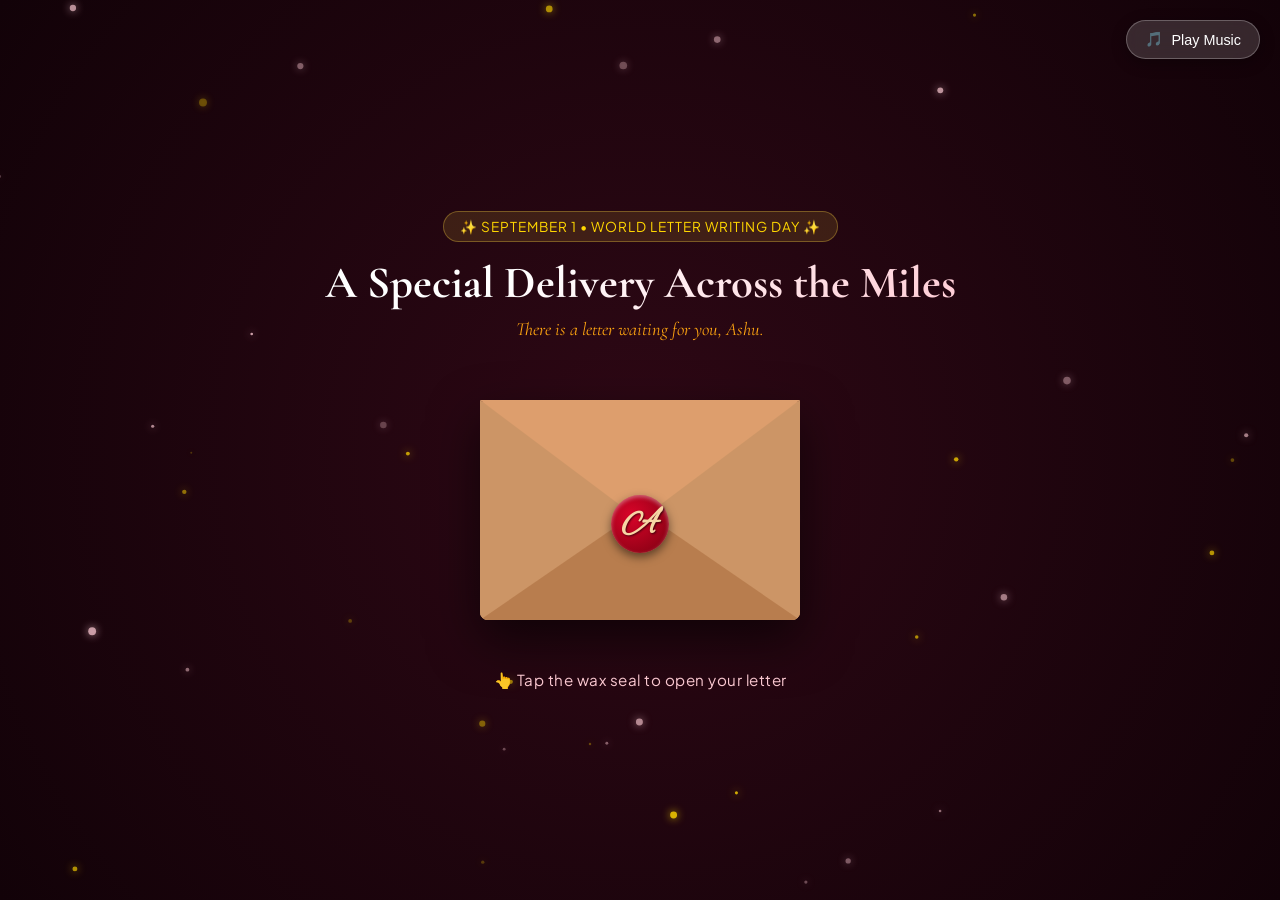
==== commit 5d2763dc: "Add animated carrier messenger bird delivering letter across the sky" ====
--- a/index.html
+++ b/index.html
@@ -21,6 +21,30 @@
     </button>
   </div>
 
+  <!-- Animated Messenger Carrier Bird Flying Across the Sky -->
+  <div class="messenger-bird-container" id="messenger-bird" title="Carrier Bird delivering letter to Ashu">
+    <div class="bird-flight-wrapper">
+      <svg class="carrier-bird-svg" viewBox="0 0 70 50" width="64" height="46">
+        <!-- Back Wing -->
+        <path class="bird-wing-back" d="M28 22 C18 6, 6 10, 2 18 C10 20, 20 22, 28 25 Z" fill="#e2e8f0"/>
+        <!-- Bird Body -->
+        <path class="bird-body" d="M20 25 C26 22, 38 22, 48 25 C54 27, 58 26, 56 23 C48 20, 40 19, 30 22 C24 18, 16 18, 8 23 C4 25, 2 28, 4 30 C10 28, 16 26, 20 25 Z" fill="#ffffff"/>
+        <!-- Front Wing -->
+        <path class="bird-wing-front" d="M26 23 C34 4, 46 6, 54 12 C46 17, 36 21, 28 24 Z" fill="#ffffff"/>
+        <!-- Eye -->
+        <circle cx="52" cy="23" r="1.2" fill="#2d1810"/>
+        <!-- Beak -->
+        <polygon points="55,23 61,25 55,27" fill="#fca311"/>
+        <!-- Letter envelope carried in beak -->
+        <g class="bird-envelope-carried" transform="translate(48, 25) scale(0.65)">
+          <rect x="0" y="0" width="16" height="11" rx="1.5" fill="#fcf9f2" stroke="#d4af37" stroke-width="0.8"/>
+          <polygon points="0,0 8,6 16,0" fill="#eedcc6" stroke="#d4af37" stroke-width="0.6"/>
+          <circle cx="8" cy="6" r="1.5" fill="#e63946"/>
+        </g>
+      </svg>
+    </div>
+  </div>
+
   <div class="main-container">
 
     <!-- ================= INITIAL ENVELOPE SCREEN ================= -->
--- a/style.css
+++ b/style.css
@@ -793,3 +793,111 @@
     justify-content: center;
   }
 }
+
+/* ==========================================================================
+   CARRIER MESSENGER BIRD ANIMATION
+   ========================================================================== */
+
+.messenger-bird-container {
+  position: fixed;
+  top: 14%;
+  left: -120px;
+  z-index: 50;
+  pointer-events: auto;
+  cursor: pointer;
+  animation: birdFlyAcross 16s cubic-bezier(0.4, 0, 0.2, 1) infinite;
+  filter: drop-shadow(0 4px 10px rgba(0, 0, 0, 0.4));
+  transition: transform 0.3s ease;
+}
+
+.bird-flight-wrapper {
+  animation: birdUndulation 2.4s ease-in-out infinite alternate;
+}
+
+/* Wing flapping animations */
+.bird-wing-front {
+  transform-origin: 28px 24px;
+  animation: flapFrontWing 0.38s ease-in-out infinite alternate;
+}
+
+.bird-wing-back {
+  transform-origin: 28px 25px;
+  animation: flapBackWing 0.38s ease-in-out infinite alternate;
+}
+
+@keyframes flapFrontWing {
+  0% {
+    transform: rotate(0deg) scaleY(1);
+  }
+  100% {
+    transform: rotate(-50deg) scaleY(0.35);
+  }
+}
+
+@keyframes flapBackWing {
+  0% {
+    transform: rotate(0deg) scaleY(1);
+  }
+  100% {
+    transform: rotate(45deg) scaleY(0.4);
+  }
+}
+
+/* Natural flight path: Dipping, soaring, and crossing the screen */
+@keyframes birdFlyAcross {
+  0% {
+    transform: translate(-100px, 30px) scale(0.85);
+    opacity: 0;
+  }
+  4% {
+    opacity: 1;
+  }
+  20% {
+    transform: translate(22vw, -25px) scale(0.95);
+  }
+  45% {
+    transform: translate(48vw, 45px) scale(1);
+  }
+  70% {
+    transform: translate(75vw, -15px) scale(0.9);
+  }
+  94% {
+    opacity: 1;
+  }
+  100% {
+    transform: translate(115vw, 20px) scale(0.75);
+    opacity: 0;
+  }
+}
+
+@keyframes birdUndulation {
+  0% {
+    transform: translateY(0px) rotate(4deg);
+  }
+  50% {
+    transform: translateY(-12px) rotate(-3deg);
+  }
+  100% {
+    transform: translateY(6px) rotate(2deg);
+  }
+}
+
+/* Click / Hover interactive barrel roll */
+.messenger-bird-container:hover {
+  filter: drop-shadow(0 6px 16px rgba(255, 215, 0, 0.6));
+}
+
+.messenger-bird-container.spin-loop {
+  animation-play-state: paused;
+}
+
+.messenger-bird-container.spin-loop .bird-flight-wrapper {
+  animation: birdSpin 0.7s ease-in-out;
+}
+
+@keyframes birdSpin {
+  0% { transform: rotate(0deg) scale(1); }
+  50% { transform: rotate(180deg) scale(1.3); }
+  100% { transform: rotate(360deg) scale(1); }
+}
+
